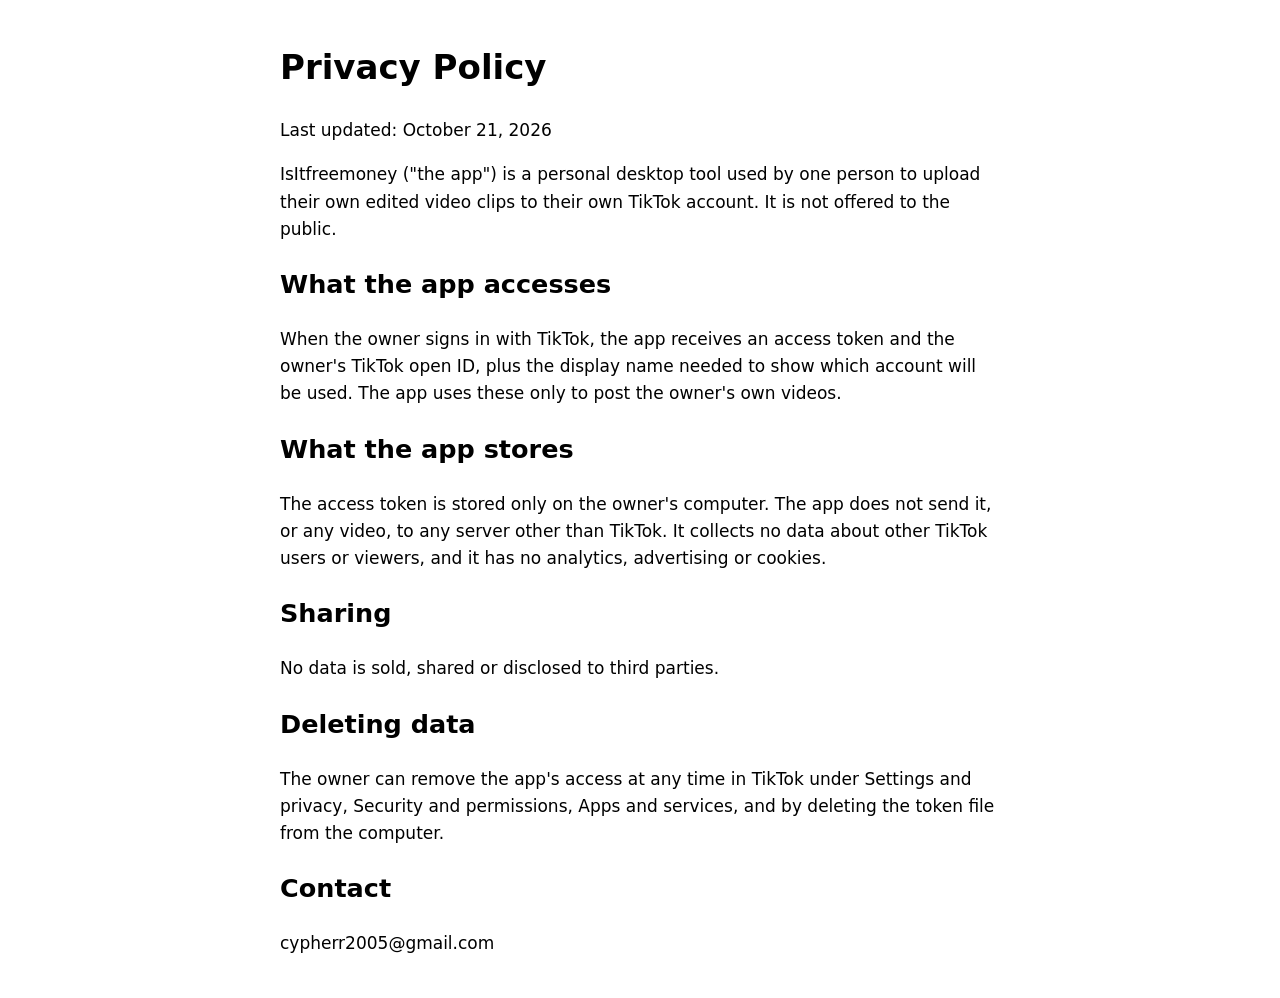
==== privacy.html @ 030a1539 "Add files via upload" ====
<!doctype html>
<html lang="en"><head><meta charset="utf-8"><meta name="viewport" content="width=device-width,initial-scale=1">
<title>IsItfreemoney Privacy Policy</title>
<style>body{font:17px/1.6 system-ui,sans-serif;max-width:720px;margin:40px auto;padding:0 16px}</style></head>
<body>
<h1>Privacy Policy</h1>
<p>Last updated: October 21, 2026</p>
<p>IsItfreemoney ("the app") is a personal desktop tool used by one person to upload their own edited video clips to their own TikTok account. It is not offered to the public.</p>
<h2>What the app accesses</h2>
<p>When the owner signs in with TikTok, the app receives an access token and the owner's TikTok open ID, plus the display name needed to show which account will be used. The app uses these only to post the owner's own videos.</p>
<h2>What the app stores</h2>
<p>The access token is stored only on the owner's computer. The app does not send it, or any video, to any server other than TikTok. It collects no data about other TikTok users or viewers, and it has no analytics, advertising or cookies.</p>
<h2>Sharing</h2>
<p>No data is sold, shared or disclosed to third parties.</p>
<h2>Deleting data</h2>
<p>The owner can remove the app's access at any time in TikTok under Settings and privacy, Security and permissions, Apps and services, and by deleting the token file from the computer.</p>
<h2>Contact</h2>
<p>cypherr2005@gmail.com</p>
</body></html>
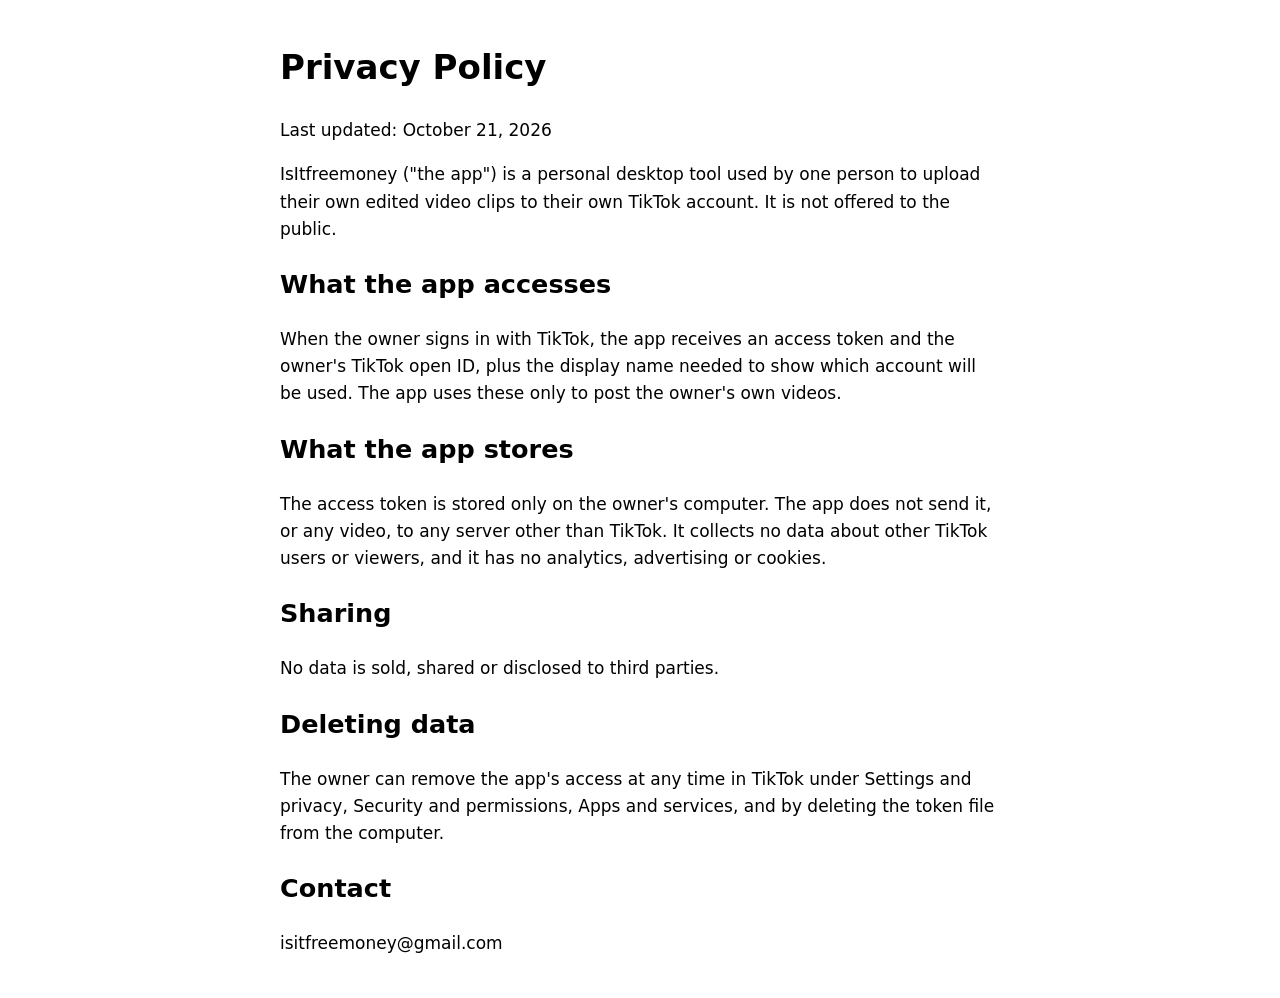
==== commit a1a7abcf: "Add files via upload" ====
--- a/privacy.html
+++ b/privacy.html
@@ -15,5 +15,5 @@
 <h2>Deleting data</h2>
 <p>The owner can remove the app's access at any time in TikTok under Settings and privacy, Security and permissions, Apps and services, and by deleting the token file from the computer.</p>
 <h2>Contact</h2>
-<p>cypherr2005@gmail.com</p>
+<p>isitfreemoney@gmail.com</p>
 </body></html>
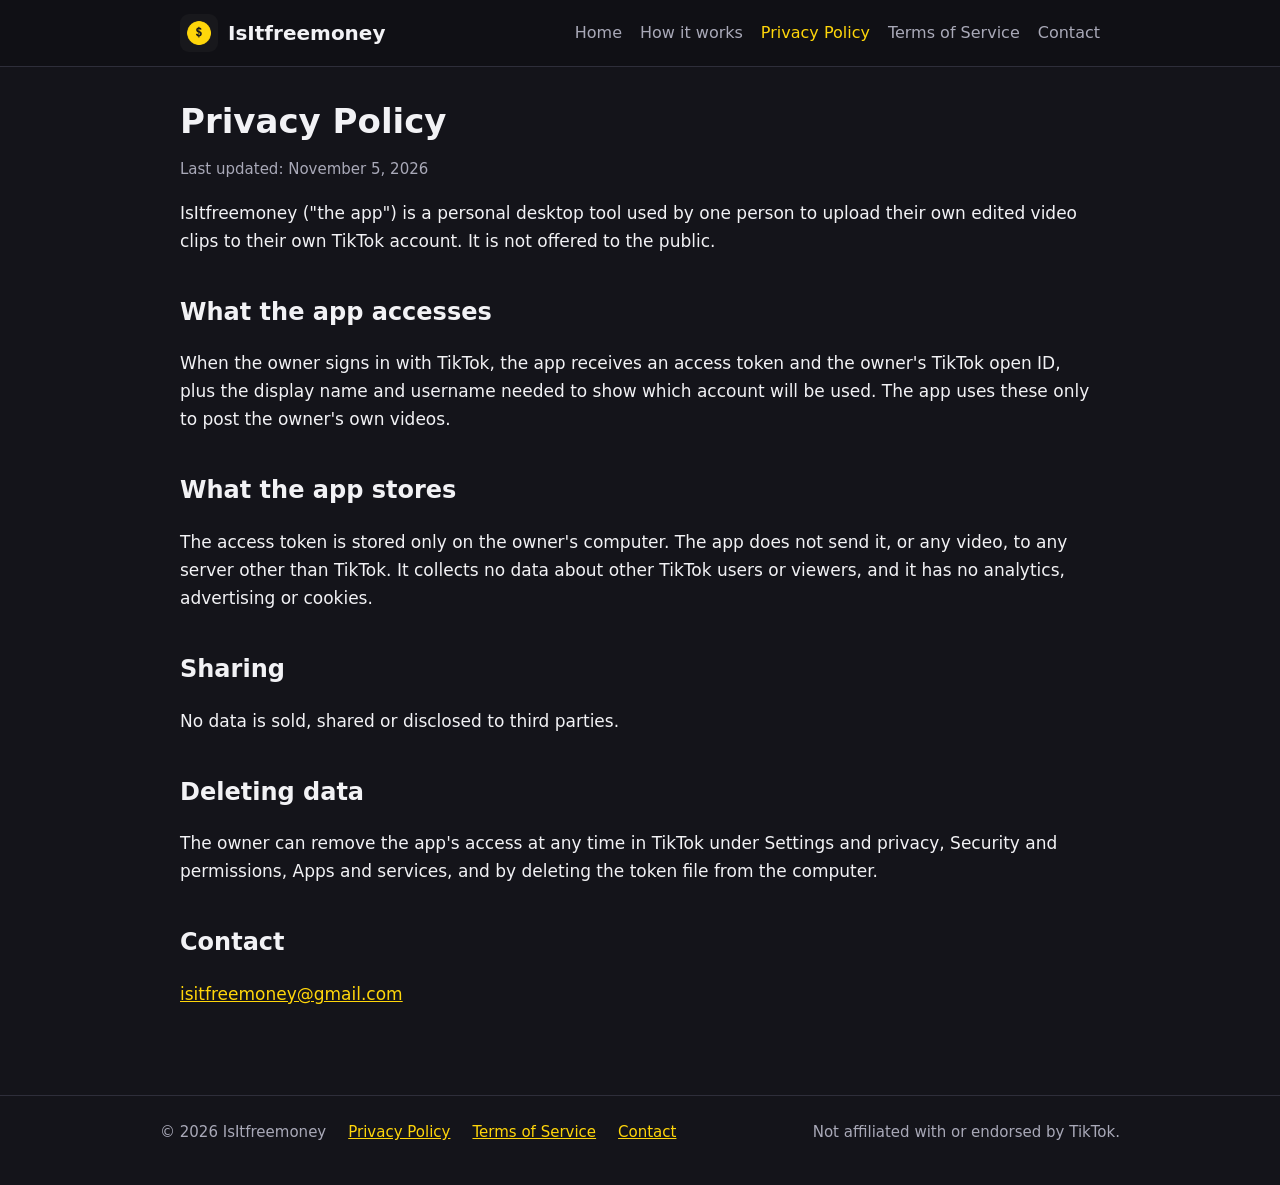
==== commit bdd48ceb: "site" ====
--- a/privacy.html
+++ b/privacy.html
@@ -1,19 +1,38 @@
 <!doctype html>
-<html lang="en"><head><meta charset="utf-8"><meta name="viewport" content="width=device-width,initial-scale=1">
-<title>IsItfreemoney Privacy Policy</title>
-<style>body{font:17px/1.6 system-ui,sans-serif;max-width:720px;margin:40px auto;padding:0 16px}</style></head>
+<html lang="en">
+<head>
+<meta charset="utf-8">
+<meta name="viewport" content="width=device-width,initial-scale=1">
+<title>Privacy Policy | IsItfreemoney</title>
+<meta name="description" content="What data the IsItfreemoney desktop app uses, where it is kept and how to remove it.">
+<link rel="icon" type="image/png" sizes="32x32" href="favicon-32.png">
+<link rel="apple-touch-icon" href="apple-touch-icon.png">
+<link rel="stylesheet" href="style.css">
+</head>
 <body>
-<h1>Privacy Policy</h1>
-<p>Last updated: October 21, 2026</p>
-<p>IsItfreemoney ("the app") is a personal desktop tool used by one person to upload their own edited video clips to their own TikTok account. It is not offered to the public.</p>
-<h2>What the app accesses</h2>
-<p>When the owner signs in with TikTok, the app receives an access token and the owner's TikTok open ID, plus the display name needed to show which account will be used. The app uses these only to post the owner's own videos.</p>
-<h2>What the app stores</h2>
-<p>The access token is stored only on the owner's computer. The app does not send it, or any video, to any server other than TikTok. It collects no data about other TikTok users or viewers, and it has no analytics, advertising or cookies.</p>
-<h2>Sharing</h2>
-<p>No data is sold, shared or disclosed to third parties.</p>
-<h2>Deleting data</h2>
-<p>The owner can remove the app's access at any time in TikTok under Settings and privacy, Security and permissions, Apps and services, and by deleting the token file from the computer.</p>
-<h2>Contact</h2>
-<p>isitfreemoney@gmail.com</p>
-</body></html>
+<header class="site"><div class="in">
+  <a class="brand" href="index.html"><img src="app-icon.png" alt="IsItfreemoney app icon">IsItfreemoney</a>
+  <nav><a href="index.html">Home</a><a href="how-it-works.html">How it works</a><a class="here" href="privacy.html">Privacy Policy</a><a href="terms.html">Terms of Service</a><a href="contact.html">Contact</a></nav>
+</div></header>
+<main>
+  <h1>Privacy Policy</h1>
+  <p class="note">Last updated: November 5, 2026</p>
+  <p>IsItfreemoney ("the app") is a personal desktop tool used by one person to upload their own edited video clips to their own TikTok account. It is not offered to the public.</p>
+  <h2>What the app accesses</h2>
+  <p>When the owner signs in with TikTok, the app receives an access token and the owner's TikTok open ID, plus the display name and username needed to show which account will be used. The app uses these only to post the owner's own videos.</p>
+  <h2>What the app stores</h2>
+  <p>The access token is stored only on the owner's computer. The app does not send it, or any video, to any server other than TikTok. It collects no data about other TikTok users or viewers, and it has no analytics, advertising or cookies.</p>
+  <h2>Sharing</h2>
+  <p>No data is sold, shared or disclosed to third parties.</p>
+  <h2>Deleting data</h2>
+  <p>The owner can remove the app's access at any time in TikTok under Settings and privacy, Security and permissions, Apps and services, and by deleting the token file from the computer.</p>
+  <h2>Contact</h2>
+  <p><a href="mailto:isitfreemoney@gmail.com">isitfreemoney@gmail.com</a></p>
+</main>
+<footer class="site"><div class="in">
+  <span>&copy; 2026 IsItfreemoney</span>
+  <a href="privacy.html">Privacy Policy</a><a href="terms.html">Terms of Service</a><a href="contact.html">Contact</a>
+  <span class="sp">Not affiliated with or endorsed by TikTok.</span>
+</div></footer>
+</body>
+</html>
--- a/style.css
+++ b/style.css
@@ -0,0 +1,30 @@
+:root { --bg:#14141a; --card:#1e1e27; --text:#f2f2f5; --muted:#a9a9b8; --accent:#ffd60a; --line:#2e2e3a; }
+* { box-sizing: border-box; }
+body { margin:0; background:var(--bg); color:var(--text); font:17px/1.65 system-ui,-apple-system,"Segoe UI",sans-serif; }
+a { color:var(--accent); }
+header.site { border-bottom:1px solid var(--line); background:#101015; }
+header.site .in { max-width:960px; margin:0 auto; padding:14px 20px; display:flex; align-items:center; gap:18px; flex-wrap:wrap; }
+header.site .brand { display:flex; align-items:center; gap:10px; font-weight:700; font-size:20px; color:var(--text); text-decoration:none; }
+header.site .brand img { width:38px; height:38px; border-radius:9px; }
+header.site nav { margin-left:auto; display:flex; gap:18px; flex-wrap:wrap; }
+header.site nav a { color:var(--muted); text-decoration:none; font-size:16px; }
+header.site nav a:hover, header.site nav a.here { color:var(--accent); }
+main { max-width:960px; margin:0 auto; padding:34px 20px 20px; }
+h1 { font-size:34px; line-height:1.2; margin:0 0 12px; }
+h2 { font-size:24px; margin:38px 0 10px; }
+h3 { font-size:19px; margin:20px 0 6px; }
+p.lead { font-size:19px; color:var(--muted); max-width:720px; }
+.hero { display:flex; gap:28px; align-items:center; flex-wrap:wrap; margin-bottom:10px; }
+.hero img { width:120px; height:120px; border-radius:26px; }
+.grid { display:grid; grid-template-columns:repeat(auto-fit,minmax(250px,1fr)); gap:16px; margin:16px 0; }
+.card { background:var(--card); border:1px solid var(--line); border-radius:14px; padding:18px 20px; }
+.card h3 { margin-top:0; }
+.step { display:flex; gap:14px; margin:14px 0; }
+.step .n { flex:none; width:34px; height:34px; border-radius:50%; background:var(--accent); color:#14141a; font-weight:800; display:flex; align-items:center; justify-content:center; }
+table { border-collapse:collapse; width:100%; margin:12px 0; }
+th, td { text-align:left; border-bottom:1px solid var(--line); padding:9px 10px; vertical-align:top; }
+th { color:var(--muted); font-weight:600; }
+footer.site { border-top:1px solid var(--line); margin-top:50px; padding:24px 20px 40px; color:var(--muted); font-size:15px; }
+footer.site .in { max-width:960px; margin:0 auto; display:flex; gap:22px; flex-wrap:wrap; align-items:center; }
+footer.site .in span.sp { margin-left:auto; }
+.note { color:var(--muted); font-size:15px; }
